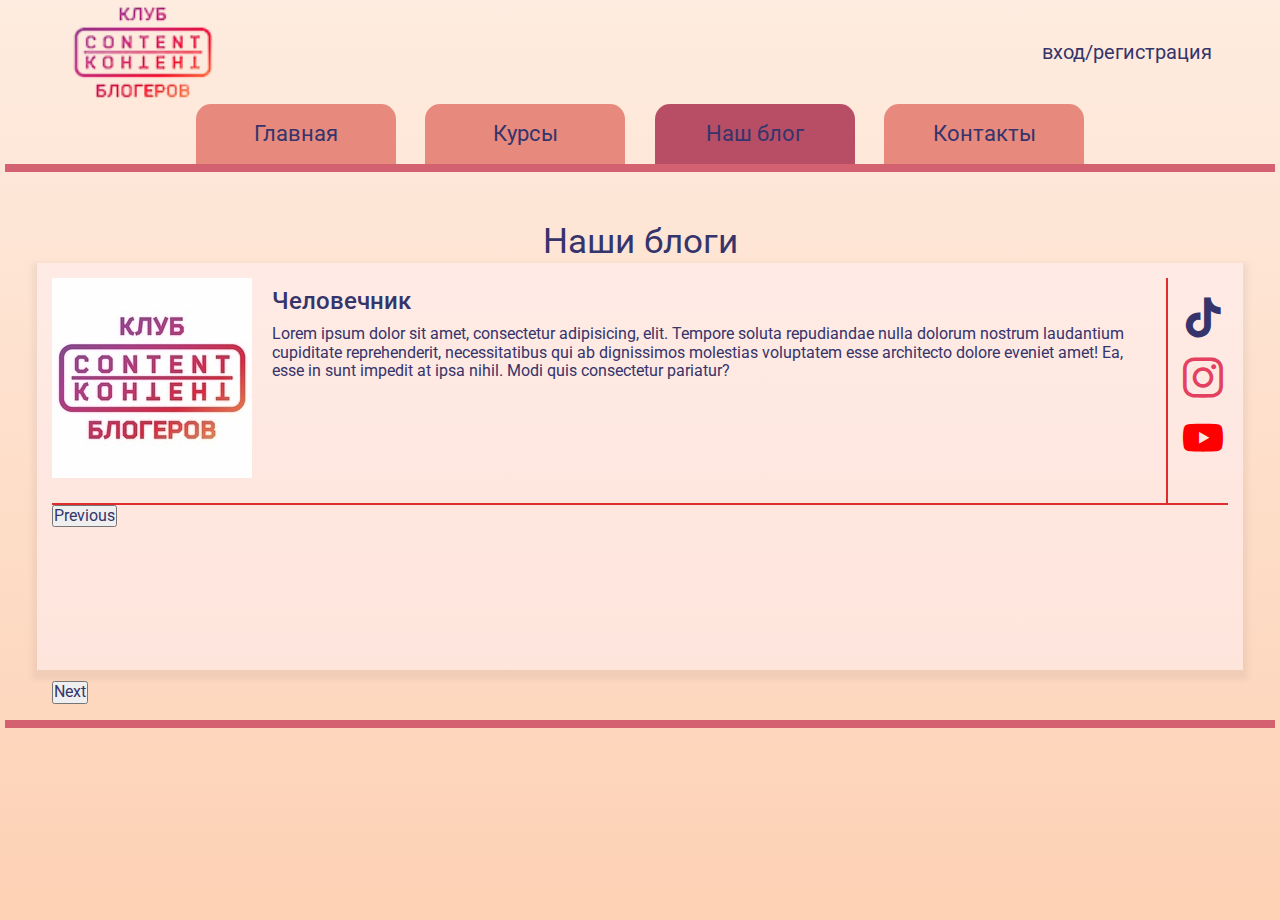
==== html/blog.html @ 4b56962d "Наработки" ====
<!DOCTYPE html>
<html lang="en">
<head>
	<meta charset="UTF-8">
	<meta name="viewport" content="width=device-width, initial-scale=1.0">
	<title>Контент</title>
	<link href="https://fonts.googleapis.com/css2?family=Roboto:wght@300;400;500&display=swap" rel="stylesheet"> 
	<link rel="stylesheet" href="../css/normalize.css">
	<link rel="stylesheet" href="../css/fonts.css">
	<link rel="stylesheet" href="../css/slick.css">
	<link rel="stylesheet" href="../css/style.css">
	<link rel="stylesheet" href="../css/media.css">
</head>
<body>
<div class="container">

	<header>
		<div id=header_top>
			<a id="logo" href="index.html"><img src="../image/logo.png" alt="Всё сложно"></a>
			<a id="login" href="#">вход/регистрация</a>
		</div>
		<nav class="menu">
			<div class="btn_menu">
				<span class="icon-bars"></span>
			</div>
			<ul>
				<li><a href="index.html">Главная</a></li>
				<li><a href="course.html">Курсы</a></li>
				<li id="nav_current"><a href="blog.html">Наш блог</a></li>
				<li><a href="contact.html">Контакты</a></li>
			</ul>
		</nav>
	</header>
	<main>
		<h1 class="main_title">
			Наши блоги
		</h1>
		<div class="box_blogger">
			<section class="blogger">
				<img src="../image/logo.jpg" alt="">
				<div class="description">
					<h2 class="name_blog">
						Человечник
					</h2>
					<p class="description_blog">
						Lorem ipsum dolor sit amet, consectetur adipisicing, elit. Tempore soluta repudiandae nulla dolorum nostrum laudantium cupiditate reprehenderit, necessitatibus qui ab dignissimos molestias voluptatem esse architecto dolore eveniet amet! Ea, esse in sunt impedit at ipsa nihil. Modi quis consectetur pariatur?
					</p>
				</div>
				<div class="social_network">
					<a href="#">
						<span class="icon-tiktok_black icon-social"></span>
					</a>
					<a href="#">
						<span class="icon-instagram icon-social"></span>
					</a>
					<a href="#">
						<span class="icon-youtube icon-social"></span>
					</a>
				</div>
			</section>

			<section class="slider">
				<div class="slider_inner">
					<div class="slider_item">
						<iframe src="https://www.youtube.com/embed/lJIrF4YjHfQ?controls=0" title="YouTube video player" frameborder="0" allow="accelerometer; autoplay; clipboard-write; encrypted-media; gyroscope; picture-in-picture" allowfullscreen></iframe>
					</div>
					<div class="slider_item">
						<iframe src="https://www.youtube.com/embed/lJIrF4YjHfQ?controls=0" title="YouTube video player" frameborder="0" allow="accelerometer; autoplay; clipboard-write; encrypted-media; gyroscope; picture-in-picture" allowfullscreen></iframe>
					</div>
					<div class="slider_item">
						<iframe src="https://www.youtube.com/embed/lJIrF4YjHfQ?controls=0" title="YouTube video player" frameborder="0" allow="accelerometer; autoplay; clipboard-write; encrypted-media; gyroscope; picture-in-picture" allowfullscreen></iframe>
					</div>
				</div>
			</section>	
		</div>
	</main>
	<footer>

	</footer>

</div>
	<script src="https://ajax.googleapis.com/ajax/libs/jquery/3.3.1/jquery.min.js"></script>
	<script src="../js/slick.min.js"></script>
	<script src="../js/main.js"></script>
</body>
</html>
---- css/fonts.css ----
@font-face {
  font-family: 'icomoon';
  src:  url('../fonts/icomoon.eot?vml7cl');
  src:  url('../fonts/icomoon.eot?vml7cl#iefix') format('embedded-opentype'),
    url('../fonts/icomoon.ttf?vml7cl') format('truetype'),
    url('../fonts/icomoon.woff?vml7cl') format('woff'),
    url('../fonts/icomoon.svg?vml7cl#icomoon') format('svg');
  font-weight: normal;
  font-style: normal;
  font-display: block;
}

[class^="icon-"], [class*=" icon-"] {
  /* use !important to prevent issues with browser extensions that change fonts */
  font-family: 'icomoon' !important;
  speak: never;
  font-style: normal;
  font-weight: normal;
  font-variant: normal;
  text-transform: none;
  line-height: 1;

  /* Better Font Rendering =========== */
  -webkit-font-smoothing: antialiased;
  -moz-osx-font-smoothing: grayscale;
}

.icon-youtube:before {
  content: "\e902";
  color: #f00;
}
.icon-tiktok_black:before {
  content: "\e900";
}
.icon-instagram:before {
  content: "\e901";
  color: #e4405f;
}
.icon-bars:before {
  content: "\f0c9";
}
.icon-navicon:before {
  content: "\f0c9";
}
.icon-reorder:before {
  content: "\f0c9";
}
.icon-instagram_black:before {
  content: "\f16d";
}
.icon-youtube_black:before {
  content: "\ea9d";
}
---- css/style.css ----
*{
	box-sizing: border-box;
	margin: 0;
	padding: 0;
	color: #35346B;
	text-decoration: none;
}



body{
	font-family: 'Roboto', sans-serif;
	font-weight: 400;
	background: -moz-linear-gradient(top, #feece0 0%, #FDD1B4 100%);
	background: -webkit-linear-gradient(top, #feece0 0%, #FDD1B4 100%);
	background: -o-linear-gradient(top, #feece0 0%, #FDD1B4 100%);
	background: -ms-linear-gradient(top, #feece0 0%, #FDD1B4 100%);
	background: linear-gradient(top, #feece0 0%, #FDD1B4 100%);
}

.container{
	display: flex;
	flex-direction: column;
	min-width: 600px;
	max-width: 1500px;
	width: 70%;
	height: 100%;
	min-height: 100vh;
	margin: 0 auto;
	background-image: url(../image/Плёнка15.png);
}

/*----------HEADER----------*/
header{
	border-bottom: 8px solid #D3616F;
}


#header_top{
	position: relative;
}

#logo{
	height: 100%;
	margin: auto auto auto 5%;
}

#logo img{
	height: 100px;
}

#login{
	font-size: 20px;
	display: block;
	position: absolute;
	top: 50%;
	right: 5%;
	transform: translateY(-50%);
}



.menu{
	display: block;
	text-align: center;
}
.menu ul{
	list-style: none;
}
.menu li{
	display: inline-block;
	background-color: #E7897D;
	border-radius: 15px 15px 0 0;
	text-align: center;
	transition: all .2s;
}

.menu li + li {
	margin-left: 2%;
}


.menu a{
	display: block;
	font-size: 22px;
	line-height: 60px;
	width: 200px;
}

.menu li:hover{
	background-color: #B74E65;
}

#nav_current{
	background-color: #B74E65;
}

.btn_menu{
	display: none;
	font-size: 30px;
	cursor: pointer;
}
.icon-bars{
	color: #35346b;
}


/*----------MAIN----------*/

main{
	flex: 1 1 auto;
	width: 100%;
	margin: 50px 0;
}

.left_block_content{
	width: 70%;
	min-width: 300px;
	min-height: 200px;
	margin: 50px auto auto 0;
	background-color: #EDC6C1;
	border: 2px solid #B74E65;
	border-radius: 0 30px 30px 0;
}

.right_block_content{
	width: 70%;
	min-width: 300px;
	min-height: 200px;
	margin: 50px 0 auto auto;
	background-color: #D58F96;
	border: 2px solid #B74E65;
	border-radius: 30px 0 0 30px;
}

.name_content{
	margin: 10px 40px;
	vertical-align: middle;
}

.content{
	margin: 10px 40px 20px 40px;
}

.content p{
	font-size: 20px;
}

hr{
	width: 90%;
	margin: 50px auto 30px auto;
	color: #DF2D2D;

}

.comand{
	font-size: 40px;
}
.main_title{
	display: block;
	margin: 0 auto;
	text-align: center;
	font-size: 35px;
	font-weight: 400;
}
.center_block_content{
	background-color: #e6b0ab;
	width: 80%;
	min-height: 300px;
	margin: 30px auto;
	border: 1px solid #B74E65;
	border-radius: 30px;
}



.box_blogger{
	display: fles;
	flex-direction: column;
	width: 95%;
	min-height: 300px;
	margin: 0 auto;
	padding: 15px;
	background-color: #FFEFF28F;
	box-shadow: 0 5px 5px 5px rgba(0, 0, 0, 0.05);
}
.blogger{
	display: flex;
	border-bottom: 2px solid #DF2D2D;
}
.blogger img{
	height: 200px;
	margin-bottom: 25px;
}
.description{
	margin: 0 20px;
}
.name_blog{
	margin: 10px 0;
	font-weight: 500;
}
.social_network{
	border-left: 2px solid #DF2D2D;
}
.icon-social{
	display: block;
	font-size: 40px;
	margin: 20px 5px 20px 15px;
}

.slider{
	height: 150px;
}
.slider_item{
	width: 300px;
}

/*----------FOOTER----------*/
footer{
	widht: 100%;
	height: 200px;
	border-top: 8px solid #D3616F;
}
---- css/media.css ----
@media (max-width: 1340px){
	.container{
		width: 100%;
		padding: 0 5px;
		background: none;
	}
}

@media (max-width: 900px){
	.menu ul{
		display: none;
		margin-top: 10px;
		right: 0;
		left: 0;
	}
	.menu li{
		display: block;
		border-radius: 0;
	}
	.menu a{
		width: 100%;
	}
	.menu li + li{
		margin-left: 0;
	}


	.btn_menu{
		display: block;
	}
}


@media (min-width: 900px){
	.menu ul{
		display: block !important;
	}
}
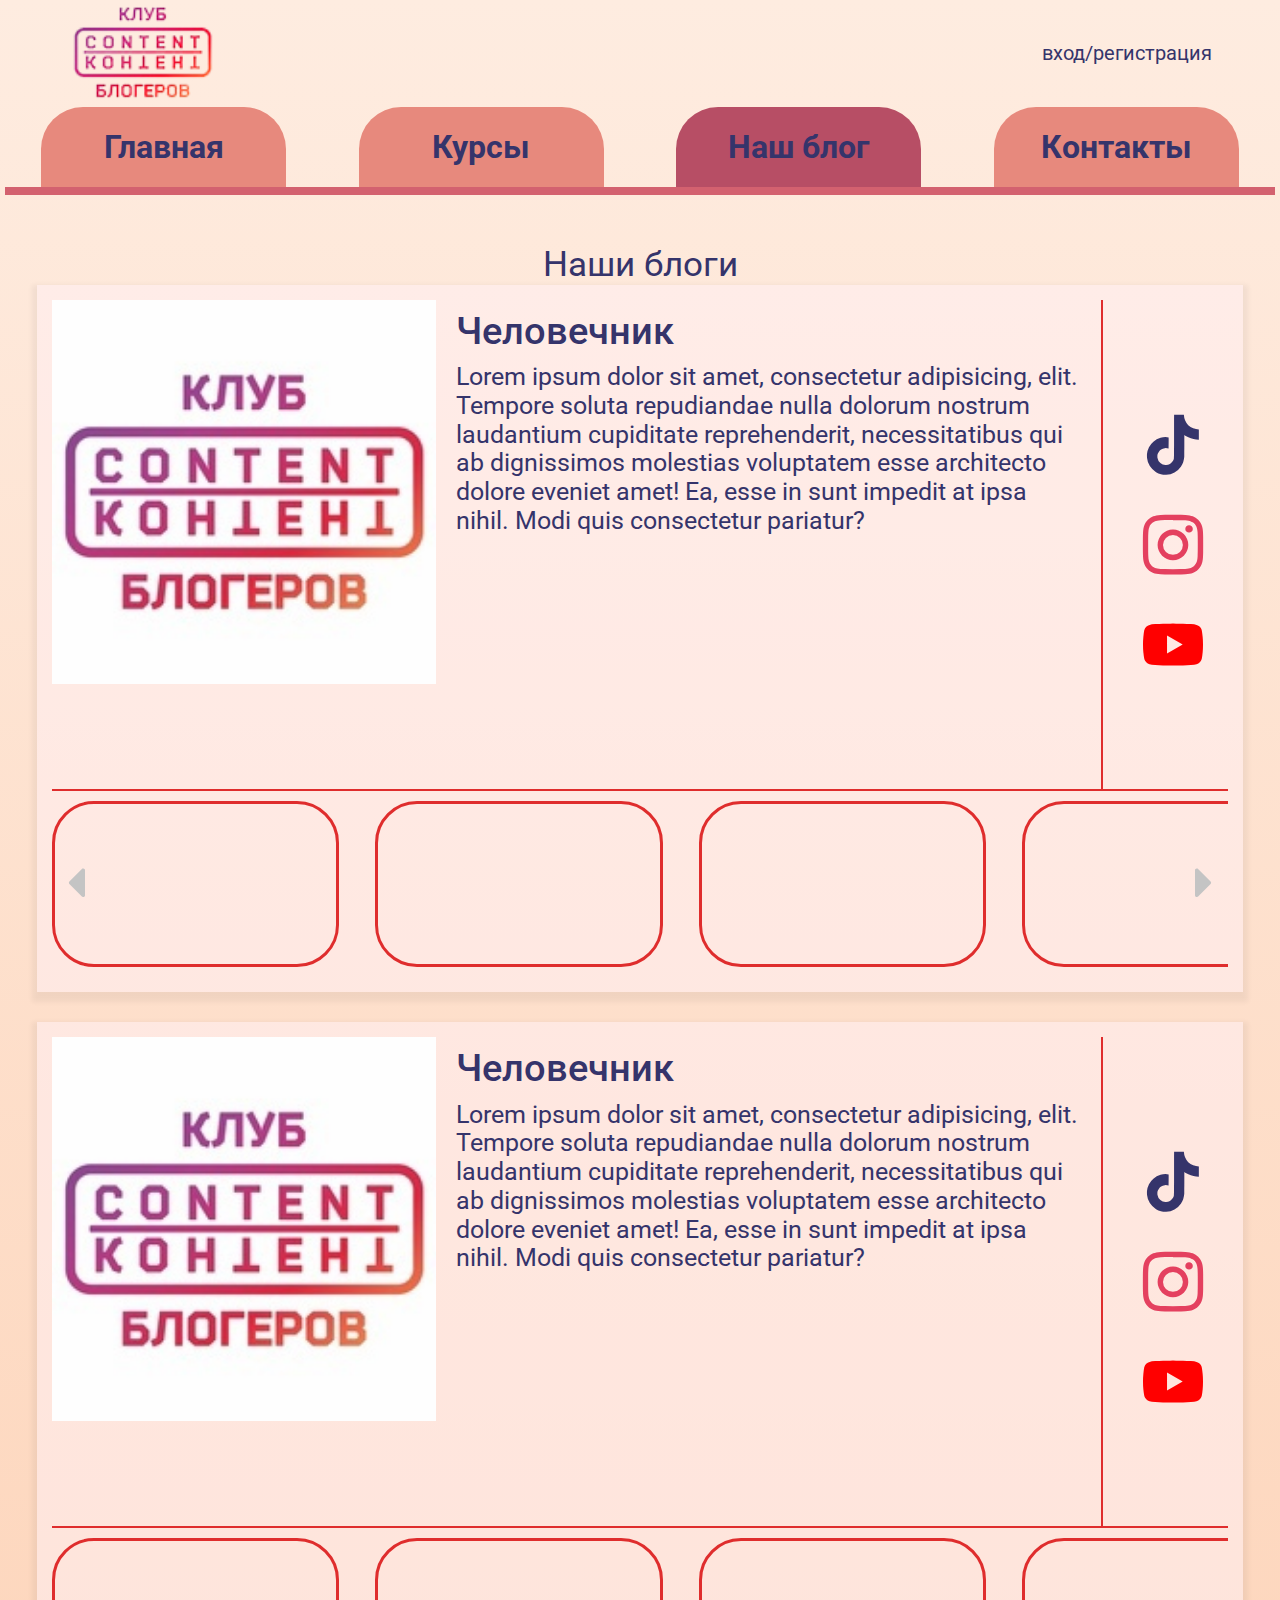
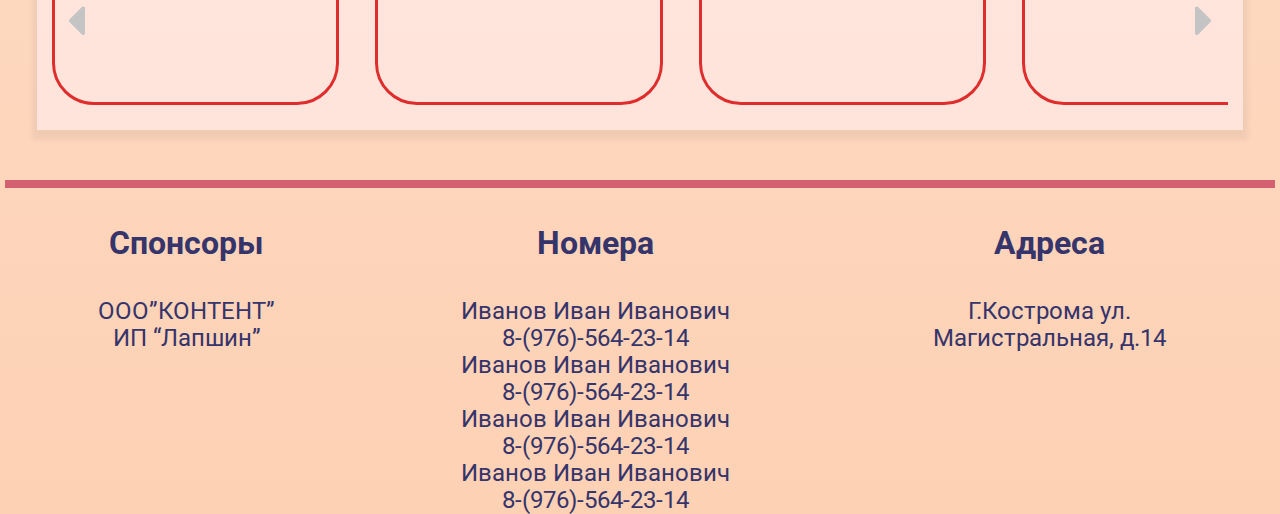
==== commit beea8db5: "почти готовый вариант страницы blog" ====
--- a/html/blog.html
+++ b/html/blog.html
@@ -7,6 +7,7 @@
 	<link href="https://fonts.googleapis.com/css2?family=Roboto:wght@300;400;500&display=swap" rel="stylesheet"> 
 	<link rel="stylesheet" href="../css/normalize.css">
 	<link rel="stylesheet" href="../css/fonts.css">
+	<link rel="stylesheet" href="../css/fonts-caret.css">
 	<link rel="stylesheet" href="../css/slick.css">
 	<link rel="stylesheet" href="../css/style.css">
 	<link rel="stylesheet" href="../css/media.css">
@@ -35,6 +36,8 @@
 		<h1 class="main_title">
 			Наши блоги
 		</h1>
+
+		
 		<div class="box_blogger">
 			<section class="blogger">
 				<img src="../image/logo.jpg" alt="">
@@ -62,20 +65,86 @@
 			<section class="slider">
 				<div class="slider_inner">
 					<div class="slider_item">
-						<iframe src="https://www.youtube.com/embed/lJIrF4YjHfQ?controls=0" title="YouTube video player" frameborder="0" allow="accelerometer; autoplay; clipboard-write; encrypted-media; gyroscope; picture-in-picture" allowfullscreen></iframe>
+						<iframe class="slider-video" src="https://www.youtube.com/embed/lJIrF4YjHfQ" title="YouTube video player" frameborder="0" allow="accelerometer; autoplay; clipboard-write; encrypted-media; gyroscope; picture-in-picture" allowfullscreen></iframe>
 					</div>
 					<div class="slider_item">
-						<iframe src="https://www.youtube.com/embed/lJIrF4YjHfQ?controls=0" title="YouTube video player" frameborder="0" allow="accelerometer; autoplay; clipboard-write; encrypted-media; gyroscope; picture-in-picture" allowfullscreen></iframe>
+						<iframe class="slider-video" src="https://www.youtube.com/embed/lJIrF4YjHfQ" title="YouTube video player" frameborder="0" allow="accelerometer; autoplay; clipboard-write; encrypted-media; gyroscope; picture-in-picture" allowfullscreen></iframe>
 					</div>
 					<div class="slider_item">
-						<iframe src="https://www.youtube.com/embed/lJIrF4YjHfQ?controls=0" title="YouTube video player" frameborder="0" allow="accelerometer; autoplay; clipboard-write; encrypted-media; gyroscope; picture-in-picture" allowfullscreen></iframe>
+						<iframe class="slider-video" src="https://www.youtube.com/embed/lJIrF4YjHfQ" title="YouTube video player" frameborder="0" allow="accelerometer; autoplay; clipboard-write; encrypted-media; gyroscope; picture-in-picture" allowfullscreen></iframe>
+					</div>
+					<div class="slider_item">
+						<iframe class="slider-video" src="https://www.youtube.com/embed/lJIrF4YjHfQ" title="YouTube video player" frameborder="0" allow="accelerometer; autoplay; clipboard-write; encrypted-media; gyroscope; picture-in-picture" allowfullscreen></iframe>
+					</div>
+					<div class="slider_item">
+						<iframe class="slider-video" src="https://www.youtube.com/embed/lJIrF4YjHfQ" title="YouTube video player" frameborder="0" allow="accelerometer; autoplay; clipboard-write; encrypted-media; gyroscope; picture-in-picture" allowfullscreen></iframe>
+					</div>
+				</div>
+			</section>	
+		</div>
+
+		<div class="box_blogger">
+			<section class="blogger">
+				<img src="../image/logo.jpg" alt="">
+				<div class="description">
+					<h2 class="name_blog">
+						Человечник
+					</h2>
+					<p class="description_blog">
+						Lorem ipsum dolor sit amet, consectetur adipisicing, elit. Tempore soluta repudiandae nulla dolorum nostrum laudantium cupiditate reprehenderit, necessitatibus qui ab dignissimos molestias voluptatem esse architecto dolore eveniet amet! Ea, esse in sunt impedit at ipsa nihil. Modi quis consectetur pariatur?
+					</p>
+				</div>
+				<div class="social_network">
+					<a href="#">
+						<span class="icon-tiktok_black icon-social"></span>
+					</a>
+					<a href="#">
+						<span class="icon-instagram icon-social"></span>
+					</a>
+					<a href="#">
+						<span class="icon-youtube icon-social"></span>
+					</a>
+				</div>
+			</section>
+
+			<section class="slider">
+				<div class="slider_inner">
+					<div class="slider_item">
+						<iframe class="slider-video" src="https://www.youtube.com/embed/lJIrF4YjHfQ" title="YouTube video player" frameborder="0" allow="accelerometer; autoplay; clipboard-write; encrypted-media; gyroscope; picture-in-picture" allowfullscreen></iframe>
+					</div>
+					<div class="slider_item">
+						<iframe class="slider-video" src="https://www.youtube.com/embed/lJIrF4YjHfQ" title="YouTube video player" frameborder="0" allow="accelerometer; autoplay; clipboard-write; encrypted-media; gyroscope; picture-in-picture" allowfullscreen></iframe>
+					</div>
+					<div class="slider_item">
+						<iframe class="slider-video" src="https://www.youtube.com/embed/lJIrF4YjHfQ" title="YouTube video player" frameborder="0" allow="accelerometer; autoplay; clipboard-write; encrypted-media; gyroscope; picture-in-picture" allowfullscreen></iframe>
+					</div>
+					<div class="slider_item">
+						<iframe class="slider-video" src="https://www.youtube.com/embed/lJIrF4YjHfQ" title="YouTube video player" frameborder="0" allow="accelerometer; autoplay; clipboard-write; encrypted-media; gyroscope; picture-in-picture" allowfullscreen></iframe>
+					</div>
+					<div class="slider_item">
+						<iframe class="slider-video" src="https://www.youtube.com/embed/lJIrF4YjHfQ" title="YouTube video player" frameborder="0" allow="accelerometer; autoplay; clipboard-write; encrypted-media; gyroscope; picture-in-picture" allowfullscreen></iframe>
 					</div>
 				</div>
 			</section>	
 		</div>
 	</main>
-	<footer>
+	<footer class="footer">
 
+		<div class="footer__colum footer__border-colum">
+			<p class="footer__title">Спонсоры</p>
+			<p class="footer__text">ООО”КОНТЕНТ”<br>ИП “Лапшин”</p>
+		</div>
+		<div class="footer__colum">
+			<p class="footer__title">Номера</p>
+			<p class="footer__text">Иванов Иван Иванович<br>8-(976)-564-23-14</p>
+			<p class="footer__text">Иванов Иван Иванович<br>8-(976)-564-23-14</p>
+			<p class="footer__text">Иванов Иван Иванович<br>8-(976)-564-23-14</p>
+			<p class="footer__text">Иванов Иван Иванович<br>8-(976)-564-23-14</p>
+		</div>
+		<div class="footer__colum footer__border-colum">
+			<p class="footer__title">Адреса</p>
+			<p class="footer__text">Г.Кострома ул. Магистральная, д.14</p>
+		</div>
 	</footer>
 
 </div>
--- a/css/fonts-caret.css
+++ b/css/fonts-caret.css
@@ -0,0 +1,33 @@
+@font-face {
+  font-family: 'icomoon';
+  src:  url('../fonts-caret/icomoon.eot?wcbzsk');
+  src:  url('../fonts-caret/icomoon.eot?wcbzsk#iefix') format('embedded-opentype'),
+    url('../fonts-caret/icomoon.ttf?wcbzsk') format('truetype'),
+    url('../fonts-caret/icomoon.woff?wcbzsk') format('woff'),
+    url('../fonts-caret/icomoon.svg?wcbzsk#icomoon') format('svg');
+  font-weight: normal;
+  font-style: normal;
+  font-display: block;
+}
+
+[class^="icon-"], [class*=" icon-"] {
+  /* use !important to prevent issues with browser extensions that change fonts */
+  font-family: 'icomoon' !important;
+  speak: never;
+  font-style: normal;
+  font-weight: normal;
+  font-variant: normal;
+  text-transform: none;
+  line-height: 1;
+
+  /* Better Font Rendering =========== */
+  -webkit-font-smoothing: antialiased;
+  -moz-osx-font-smoothing: grayscale;
+}
+
+.icon-caret-left:before {
+  content: "\f0d9";
+}
+.icon-caret-right:before {
+  content: "\f0da";
+}
--- a/css/style.css
+++ b/css/style.css
@@ -16,14 +16,16 @@
 	background: -o-linear-gradient(top, #feece0 0%, #FDD1B4 100%);
 	background: -ms-linear-gradient(top, #feece0 0%, #FDD1B4 100%);
 	background: linear-gradient(top, #feece0 0%, #FDD1B4 100%);
+
+	font-size: 25px;
 }
 
 .container{
 	display: flex;
 	flex-direction: column;
-	min-width: 600px;
+	min-width: 300px;
 	max-width: 1500px;
-	width: 70%;
+	width: 100%;
 	height: 100%;
 	min-height: 100vh;
 	margin: 0 auto;
@@ -61,30 +63,28 @@
 
 
 .menu{
-	display: block;
-	text-align: center;
+	display: flex;
 }
 .menu ul{
 	list-style: none;
+	display: flex;
+	width: 100%;
+	justify-content: space-around;
 }
 .menu li{
 	display: inline-block;
 	background-color: #E7897D;
-	border-radius: 15px 15px 0 0;
+	border-radius: 42px 42px 0px 0px;
 	text-align: center;
 	transition: all .2s;
 }
-
-.menu li + li {
-	margin-left: 2%;
-}
-
 
 .menu a{
 	display: block;
-	font-size: 22px;
-	line-height: 60px;
-	width: 200px;
+	font-size: 32px;
+	font-weight: bold;
+	line-height: 80px;
+	width: 245px;
 }
 
 .menu li:hover{
@@ -99,6 +99,7 @@
 	display: none;
 	font-size: 30px;
 	cursor: pointer;
+	text-align: center;
 }
 .icon-bars{
 	color: #35346b;
@@ -137,6 +138,15 @@
 	margin: 10px 40px;
 	vertical-align: middle;
 }
+.name_content h1{
+	font-size: 40px;
+	font-weight: bold;
+	text-decoration-line: underline;
+	text-shadow: 1px 0 1px #B74E65, 
+	0 1px 1px #B74E65, 
+	-1px 0 1px #B74E65, 
+	0 -1px 1px #B74E65;
+}
 
 .content{
 	margin: 10px 40px 20px 40px;
@@ -153,9 +163,8 @@
 
 }
 
-.comand{
-	font-size: 40px;
-}
+
+/*------COURSE------*/
 .main_title{
 	display: block;
 	margin: 0 auto;
@@ -164,6 +173,7 @@
 	font-weight: 400;
 }
 .center_block_content{
+	display: table;
 	background-color: #e6b0ab;
 	width: 80%;
 	min-height: 300px;
@@ -171,11 +181,15 @@
 	border: 1px solid #B74E65;
 	border-radius: 30px;
 }
-
-
+.center_block_content p{
+	display: table-cell;
+	vertical-align: middle;
+}
+
+/*------BLOG------*/
 
 .box_blogger{
-	display: fles;
+	display: flex;
 	flex-direction: column;
 	width: 95%;
 	min-height: 300px;
@@ -184,13 +198,20 @@
 	background-color: #FFEFF28F;
 	box-shadow: 0 5px 5px 5px rgba(0, 0, 0, 0.05);
 }
+
+.box_blogger + .box_blogger{
+	margin-top: 30px;
+}
 .blogger{
 	display: flex;
 	border-bottom: 2px solid #DF2D2D;
 }
 .blogger img{
-	height: 200px;
-	margin-bottom: 25px;
+	width: 30vw;
+	height: 30vw;
+	max-width: 450px;
+	max-height: 450px;
+	margin-bottom: 105px;
 }
 .description{
 	margin: 0 20px;
@@ -200,24 +221,89 @@
 	font-weight: 500;
 }
 .social_network{
+	display: flex;
+	flex-direction: column;
+	justify-content: center;
 	border-left: 2px solid #DF2D2D;
 }
 .icon-social{
 	display: block;
-	font-size: 40px;
-	margin: 20px 5px 20px 15px;
-}
-
-.slider{
-	height: 150px;
+	font-size: 60px;
+	margin: 20px 25px 20px 40px;
+}
+
+
+
+/* слайдер */
+.slider_inner{
+	position: relative;
+	width: 100%;
+	margin: 0 auto;
 }
 .slider_item{
-	width: 300px;
+	height: 13vw;
+	max-height: 175px;
+	text-align: center;
+	z-index: 0;
+	overflow: hidden;
+	border: 3px solid #DF2D2D;
+	border-radius: 42px;
+	margin: 10px 18px;
+}
+.slider-video{
+	width: 22vw;
+	max-width: 300px;
+	height: 100%;
+	margin-bottom: -5px;
+}
+.ytp-cued-thumbnail-overlay-image{
+	background-size: contain;
+	-moz-background-size: contain;
+	-webkit-background-size: contain;
+}
+
+.slick-btn{
+	position: absolute;
+	border: none;
+	background-color: transparent;
+	z-index: 1;
+	height: 100%;
+	top: 0;
+	width: 50px;
+}
+.slick-prev{
+	left: 0;
+}
+.slick-next{
+	right: 0;
+}
+
+.icon:before{
+	font-size: 50px;
+	color: #C4C4C4;
 }
 
 /*----------FOOTER----------*/
-footer{
-	widht: 100%;
-	height: 200px;
+.footer{
+	display: flex;
+	flex-direction: row;
+	justify-content: space-around;
 	border-top: 8px solid #D3616F;
+}
+
+.footer__colum{
+	text-align: center;
+	max-width: 360px;
+}
+.footer__border-colum{
+	max-width: 265px;
+}
+.footer__title{
+	font-weight: bold;
+	font-size: 32px;
+	line-height: 110px;
+}
+.footer__text{
+	font-size: 24px;
+	line-height: 27px;
 }--- a/css/media.css
+++ b/css/media.css
@@ -1,12 +1,32 @@
-@media (max-width: 1340px){
+@media (max-width: 1500px){
 	.container{
-		width: 100%;
 		padding: 0 5px;
 		background: none;
 	}
 }
 
+@media screen and (max-width: 1100px) {
+	.menu a{
+		font-size: 25px;
+		font-weight: bold;
+		line-height: 60px;
+		width: 200px;
+		color: #35346B;
+	}
+
+	.icon-social{
+		font-size: 40px;
+		margin: 20px 10px 20px 25px;
+	}
+	.slider_item{
+		margin: 10px 13px;
+	}
+}
+
 @media (max-width: 900px){
+	.menu{
+		display: block;
+	}
 	.menu ul{
 		display: none;
 		margin-top: 10px;
@@ -20,19 +40,39 @@
 	.menu a{
 		width: 100%;
 	}
-	.menu li + li{
-		margin-left: 0;
+	.btn_menu{
+		display: block;
+	}
+	.slider_item{
+		margin: 10px 9px;
+	}
+}
+
+@media screen and (max-width: 750px) {
+	.name_content h1{
+		font-size: 14px;
+	}
+	.content p{
+		font-size: 12px;
 	}
 
+	.footer__title{
+		font-size: 14px;
+		line-height: 34px;
+	}
+	.footer__text{
+		font-size: 12px;
+		line-height: 14px;
+	}
 
-	.btn_menu{
-		display: block;
+	.slider_item{
+		margin: 10px 5px;
 	}
 }
 
 
 @media (min-width: 900px){
 	.menu ul{
-		display: block !important;
+		display: flex !important;
 	}
 }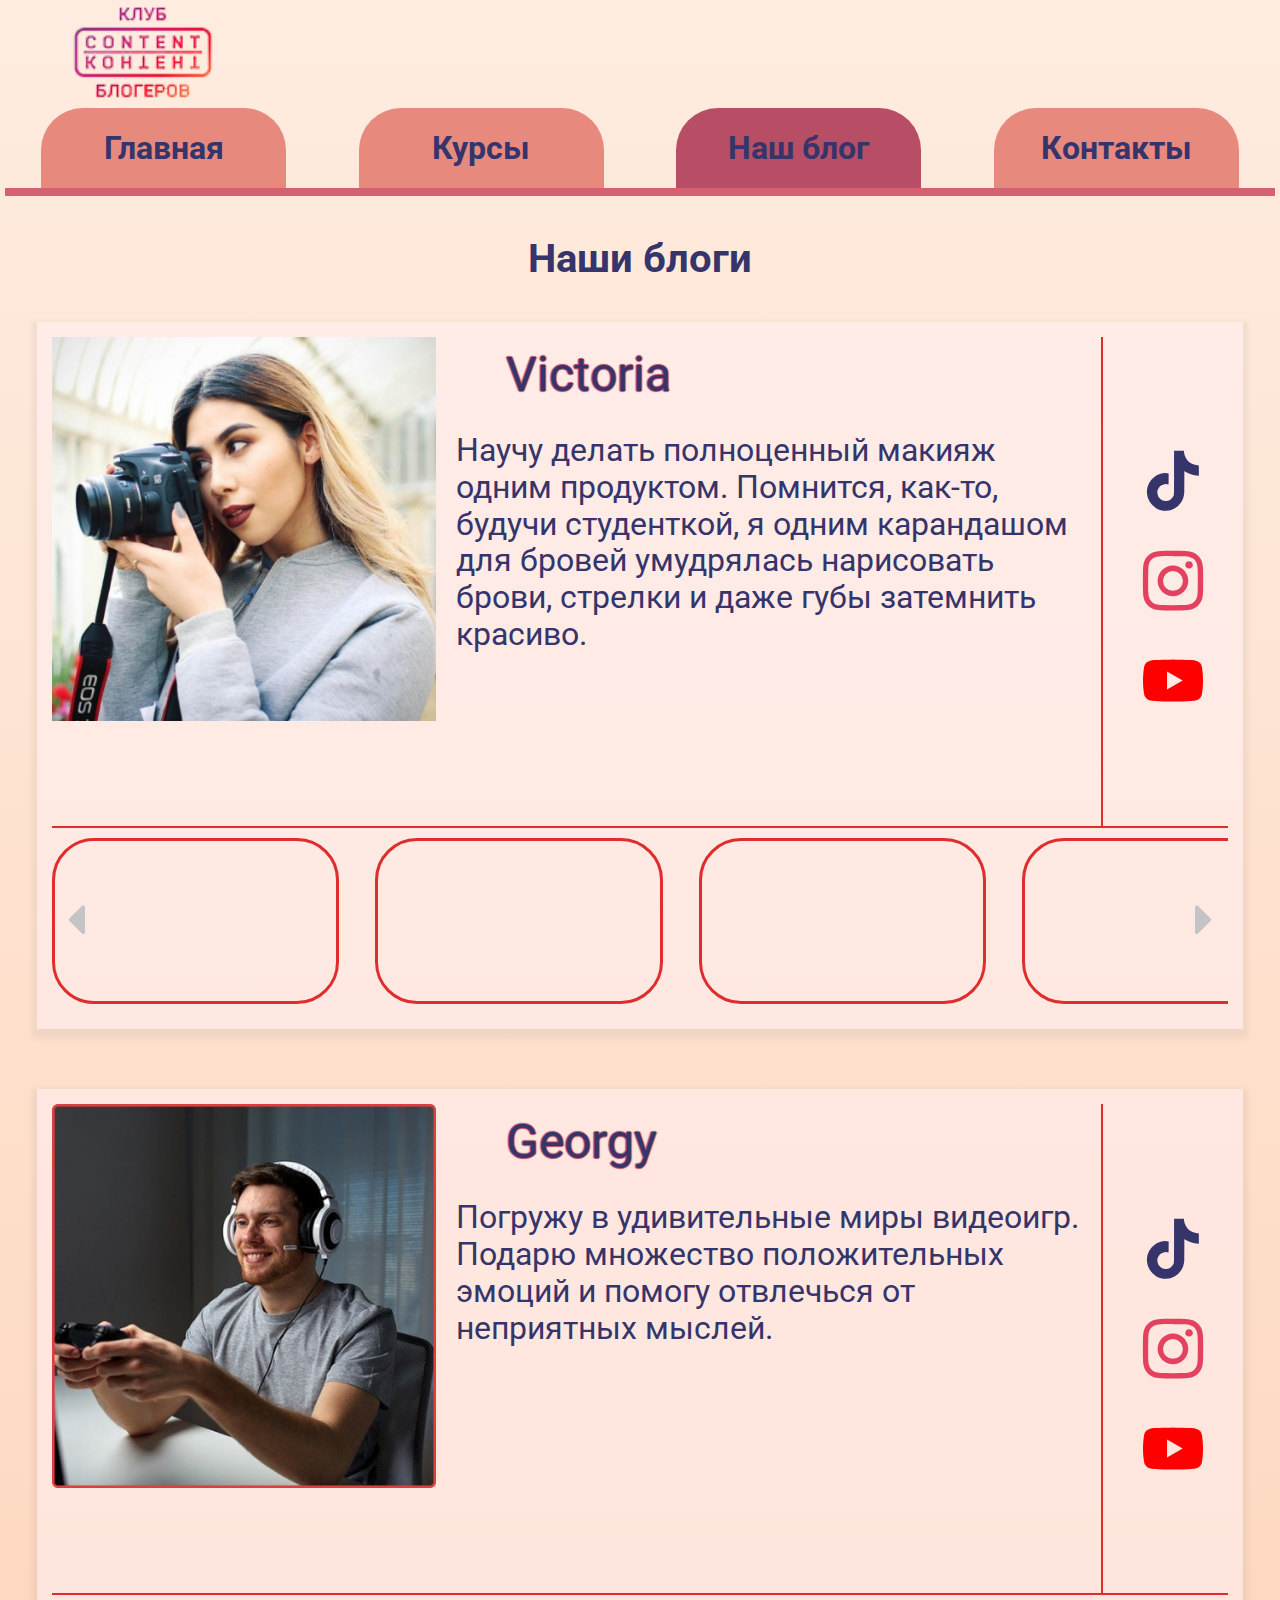
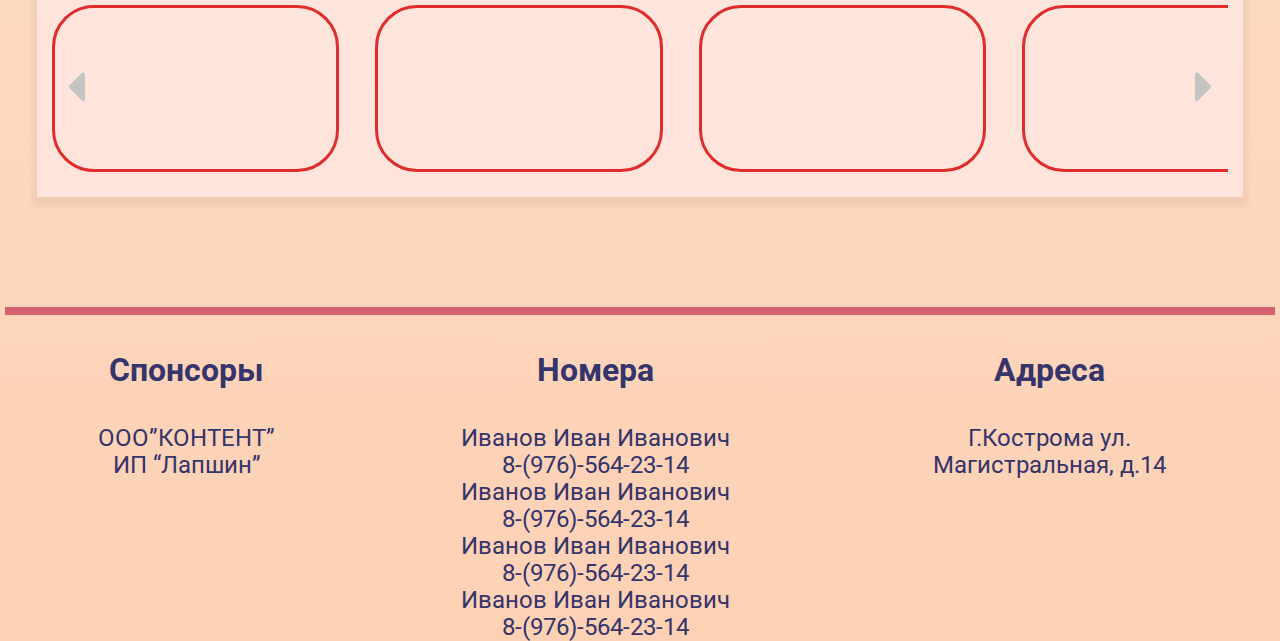
==== commit b0889ccd: "Добавлен контент" ====
--- a/html/blog.html
+++ b/html/blog.html
@@ -18,7 +18,6 @@
 	<header>
 		<div id=header_top>
 			<a id="logo" href="index.html"><img src="../image/logo.png" alt="Всё сложно"></a>
-			<a id="login" href="#">вход/регистрация</a>
 		</div>
 		<nav class="menu">
 			<div class="btn_menu">
@@ -40,13 +39,13 @@
 		
 		<div class="box_blogger">
 			<section class="blogger">
-				<img src="../image/logo.jpg" alt="">
+				<img src="../image/image8.png" alt="">
 				<div class="description">
 					<h2 class="name_blog">
-						Человечник
+						Victoria
 					</h2>
 					<p class="description_blog">
-						Lorem ipsum dolor sit amet, consectetur adipisicing, elit. Tempore soluta repudiandae nulla dolorum nostrum laudantium cupiditate reprehenderit, necessitatibus qui ab dignissimos molestias voluptatem esse architecto dolore eveniet amet! Ea, esse in sunt impedit at ipsa nihil. Modi quis consectetur pariatur?
+						Научу делать полноценный макияж одним продуктом. Помнится, как-то, будучи студенткой, я одним карандашом для бровей умудрялась нарисовать брови, стрелки и даже губы затемнить красиво.
 					</p>
 				</div>
 				<div class="social_network">
@@ -85,13 +84,13 @@
 
 		<div class="box_blogger">
 			<section class="blogger">
-				<img src="../image/logo.jpg" alt="">
+				<img src="../image/image9.png" alt="">
 				<div class="description">
 					<h2 class="name_blog">
-						Человечник
+						Georgy
 					</h2>
 					<p class="description_blog">
-						Lorem ipsum dolor sit amet, consectetur adipisicing, elit. Tempore soluta repudiandae nulla dolorum nostrum laudantium cupiditate reprehenderit, necessitatibus qui ab dignissimos molestias voluptatem esse architecto dolore eveniet amet! Ea, esse in sunt impedit at ipsa nihil. Modi quis consectetur pariatur?
+						Погружу в удивительные миры видеоигр. Подарю множество положительных эмоций и помогу отвлечься от неприятных мыслей.
 					</p>
 				</div>
 				<div class="social_network">
--- a/css/style.css
+++ b/css/style.css
@@ -17,7 +17,7 @@
 	background: -ms-linear-gradient(top, #feece0 0%, #FDD1B4 100%);
 	background: linear-gradient(top, #feece0 0%, #FDD1B4 100%);
 
-	font-size: 25px;
+	font-size: 32px;
 }
 
 .container{
@@ -139,7 +139,7 @@
 	vertical-align: middle;
 }
 .name_content h1{
-	font-size: 40px;
+	font-size: 36px;
 	font-weight: bold;
 	text-decoration-line: underline;
 	text-shadow: 1px 0 1px #B74E65, 
@@ -152,9 +152,6 @@
 	margin: 10px 40px 20px 40px;
 }
 
-.content p{
-	font-size: 20px;
-}
 
 hr{
 	width: 90%;
@@ -167,10 +164,10 @@
 /*------COURSE------*/
 .main_title{
 	display: block;
-	margin: 0 auto;
-	text-align: center;
-	font-size: 35px;
-	font-weight: 400;
+	margin: -10px auto 40px auto;
+	text-align: center;
+	font-size: 40px;
+	font-weight: 700;
 }
 .center_block_content{
 	display: table;
@@ -180,6 +177,7 @@
 	margin: 30px auto;
 	border: 1px solid #B74E65;
 	border-radius: 30px;
+	padding: 30px;
 }
 .center_block_content p{
 	display: table-cell;
@@ -194,6 +192,7 @@
 	width: 95%;
 	min-height: 300px;
 	margin: 0 auto;
+	margin-bottom: 60px;
 	padding: 15px;
 	background-color: #FFEFF28F;
 	box-shadow: 0 5px 5px 5px rgba(0, 0, 0, 0.05);
@@ -217,8 +216,13 @@
 	margin: 0 20px;
 }
 .name_blog{
-	margin: 10px 0;
-	font-weight: 500;
+	margin: 10px 0px 30px 50px;
+	font-weight: 400;
+	font-size: 48px;
+	text-shadow: 1px 0 1px #B74E65, 
+	0 1px 1px #B74E65, 
+	-1px 0 1px #B74E65, 
+	0 -1px 1px #B74E65;
 }
 .social_network{
 	display: flex;
--- a/css/media.css
+++ b/css/media.css
@@ -50,10 +50,28 @@
 
 @media screen and (max-width: 750px) {
 	.name_content h1{
-		font-size: 14px;
+		font-size: 25px;
 	}
-	.content p{
-		font-size: 12px;
+	body{
+		font-size: 18px;
+	}
+	.name_blog{
+		font-size: 35px;
+		margin: 5px 0 15px 10px;
+	}
+	.description{
+		margin: 0 10px;
+	}
+	.social_network{
+		display: flex;
+		flex-direction: column;
+		justify-content: center;
+		border-left: 2px solid #DF2D2D;
+	}
+	.icon-social{
+		display: block;
+		font-size: 30px;
+		margin: 20px 0px 20px 10px;
 	}
 
 	.footer__title{
